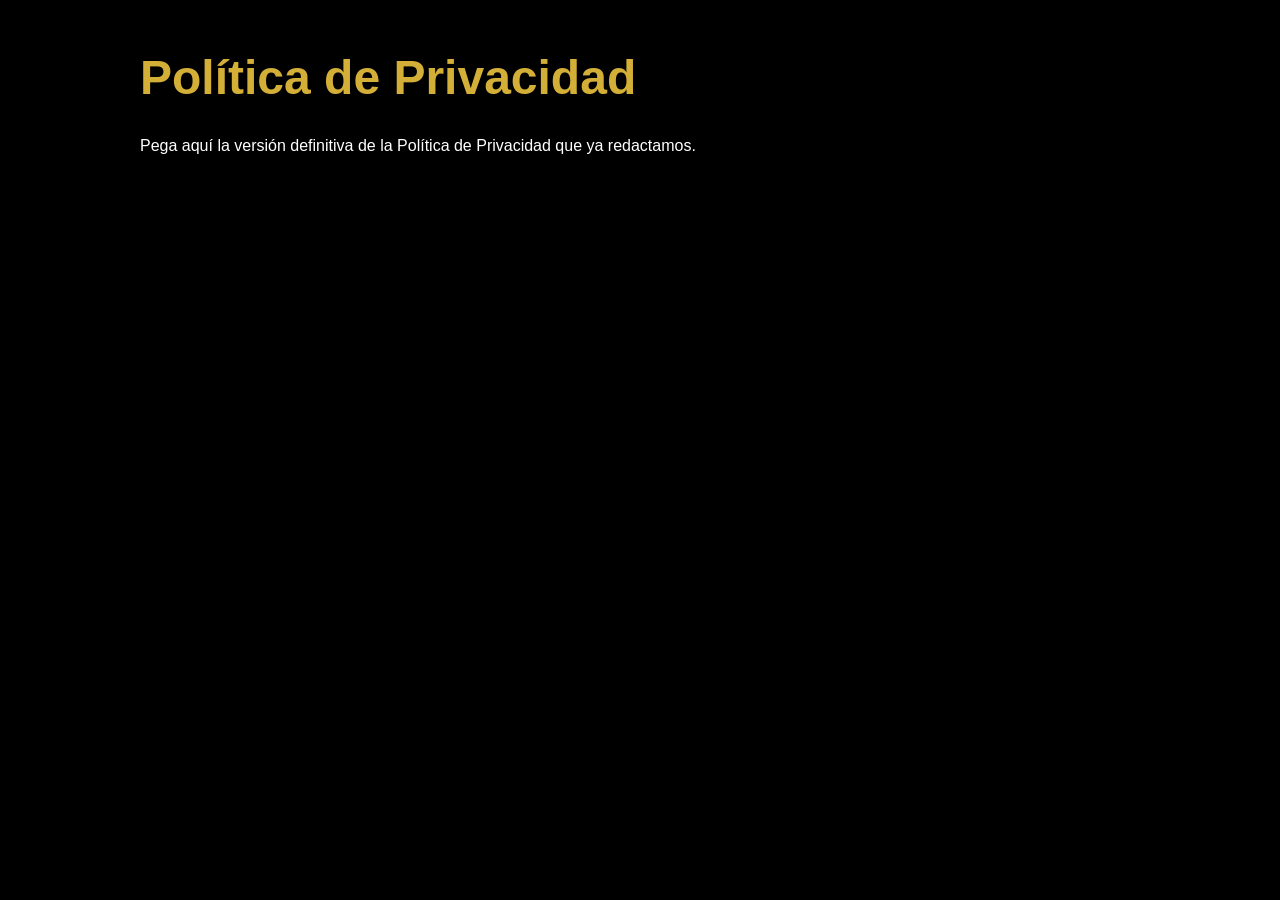
==== privacy.html @ 8d75119d "Add files via upload" ====
<!DOCTYPE html><html lang="es"><head><meta charset="UTF-8"><title>Política de Privacidad - MOIVO</title><link rel="stylesheet" href="styles.css"></head><body><main><h1>Política de Privacidad</h1><p>Pega aquí la versión definitiva de la Política de Privacidad que ya redactamos.</p></main></body></html>
---- styles.css ----
body{
margin:0;
background:#000;
color:#fff;
font-family:Arial,Helvetica,sans-serif;
line-height:1.6;
}

.hero{
padding:80px 20px;
text-align:center;
}

.logo{
width:150px;
max-width:60%;
}

h1{
color:#d4af37;
font-size:3rem;
margin:20px 0 10px;
}

h2{
font-size:2.4rem;
margin-bottom:20px;
}

.subtitle{
color:#cfcfcf;
font-size:1.2rem;
}

.coming{
display:inline-block;
margin:25px 0;
padding:8px 18px;
border:1px solid #d4af37;
border-radius:999px;
color:#d4af37;
}

.buttons a{
display:inline-block;
margin:8px;
padding:14px 24px;
background:#d4af37;
color:#000;
text-decoration:none;
border-radius:8px;
font-weight:bold;
}

main{
max-width:1000px;
margin:auto;
padding:20px;
}

section{
margin:80px 0;
}

h3{
color:#d4af37;
}

.shots{
display:grid;
grid-template-columns:repeat(auto-fit,minmax(180px,1fr));
gap:20px;
}

.shots div{
height:360px;
border:2px solid #555;
border-radius:24px;
display:flex;
align-items:center;
justify-content:center;
color:#888;
}

footer{
padding:40px 20px;
text-align:center;
border-top:1px solid #333;
}

footer a{
color:#d4af37;
text-decoration:none;
margin:0 10px;
}
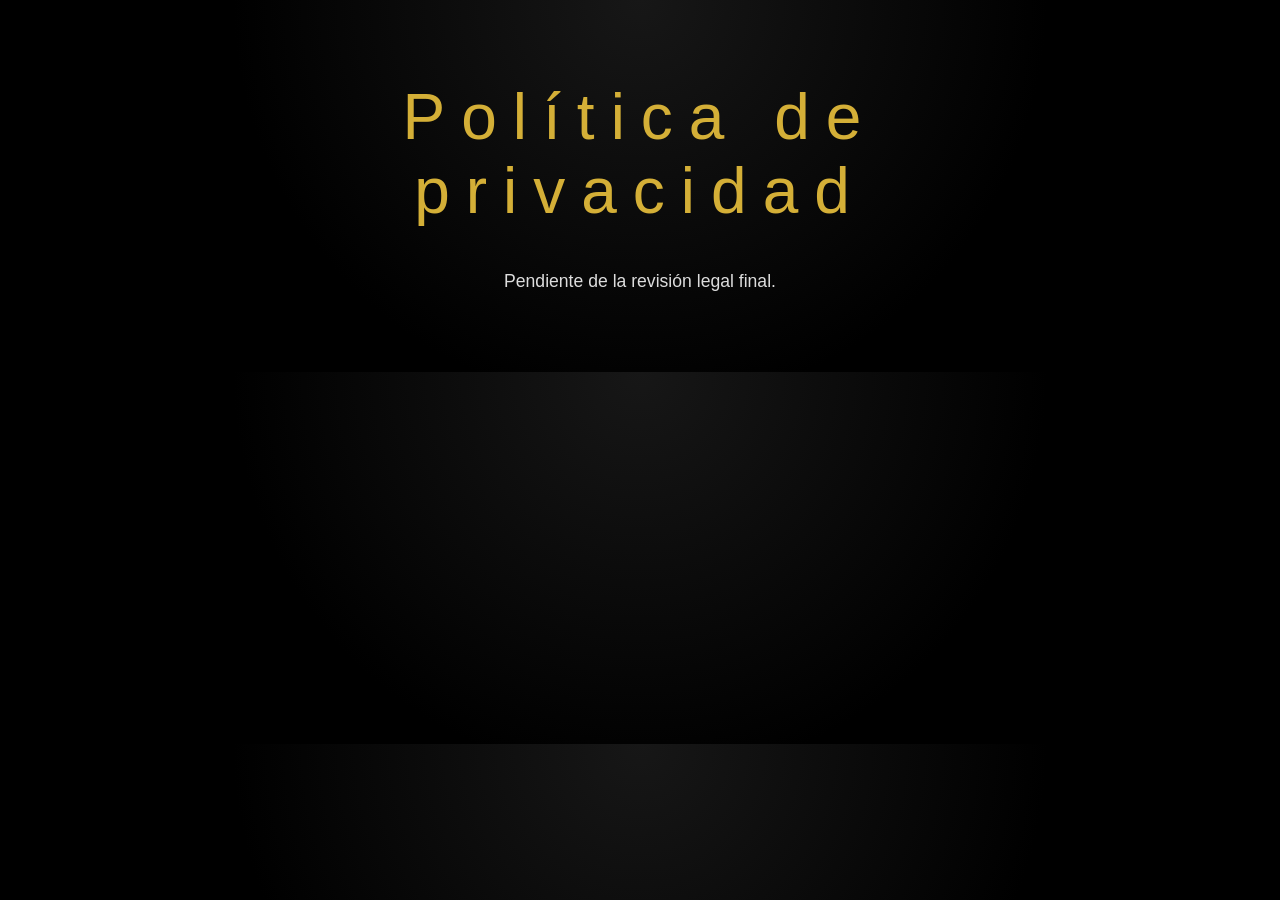
==== commit 1531e6a7: "Add files via upload" ====
--- a/privacy.html
+++ b/privacy.html
@@ -1 +1 @@
-<!DOCTYPE html><html lang="es"><head><meta charset="UTF-8"><title>Política de Privacidad - MOIVO</title><link rel="stylesheet" href="styles.css"></head><body><main><h1>Política de Privacidad</h1><p>Pega aquí la versión definitiva de la Política de Privacidad que ya redactamos.</p></main></body></html>+<!doctype html><html><head><meta charset="utf-8"><link rel="stylesheet" href="styles.css"><title>Privacidad</title></head><body><main class="lead"><h1>Política de privacidad</h1><p>Pendiente de la revisión legal final.</p></main></body></html>
--- a/styles.css
+++ b/styles.css
@@ -1,95 +1 @@
-body{
-margin:0;
-background:#000;
-color:#fff;
-font-family:Arial,Helvetica,sans-serif;
-line-height:1.6;
-}
-
-.hero{
-padding:80px 20px;
-text-align:center;
-}
-
-.logo{
-width:150px;
-max-width:60%;
-}
-
-h1{
-color:#d4af37;
-font-size:3rem;
-margin:20px 0 10px;
-}
-
-h2{
-font-size:2.4rem;
-margin-bottom:20px;
-}
-
-.subtitle{
-color:#cfcfcf;
-font-size:1.2rem;
-}
-
-.coming{
-display:inline-block;
-margin:25px 0;
-padding:8px 18px;
-border:1px solid #d4af37;
-border-radius:999px;
-color:#d4af37;
-}
-
-.buttons a{
-display:inline-block;
-margin:8px;
-padding:14px 24px;
-background:#d4af37;
-color:#000;
-text-decoration:none;
-border-radius:8px;
-font-weight:bold;
-}
-
-main{
-max-width:1000px;
-margin:auto;
-padding:20px;
-}
-
-section{
-margin:80px 0;
-}
-
-h3{
-color:#d4af37;
-}
-
-.shots{
-display:grid;
-grid-template-columns:repeat(auto-fit,minmax(180px,1fr));
-gap:20px;
-}
-
-.shots div{
-height:360px;
-border:2px solid #555;
-border-radius:24px;
-display:flex;
-align-items:center;
-justify-content:center;
-color:#888;
-}
-
-footer{
-padding:40px 20px;
-text-align:center;
-border-top:1px solid #333;
-}
-
-footer a{
-color:#d4af37;
-text-decoration:none;
-margin:0 10px;
-}
+body{margin:0;font-family:Inter,sans-serif;background:radial-gradient(circle at top,#171717,#000 55%);color:#fff}a{text-decoration:none} .hero{text-align:center;padding:70px 20px}.logo{max-width:180px;width:40%}h1{font-family:Raleway,sans-serif;font-weight:200;letter-spacing:.25em;color:#d4af37;font-size:4rem}h2{font:300 clamp(2.2rem,6vw,4.8rem) Inter,sans-serif;line-height:1.05;margin:20px auto;max-width:900px}.sub{color:#bbb;font-size:1.2rem}.pill{display:inline-block;border:1px solid #d4af37;color:#d4af37;padding:10px 18px;border-radius:999px;margin:25px}.buttons a{display:inline-block;background:#d4af37;color:#000;padding:14px 24px;border-radius:10px;margin:8px;font-weight:600}.lead{max-width:850px;margin:80px auto;text-align:center;padding:0 20px;color:#ddd;font-size:1.1rem}.cards{display:grid;grid-template-columns:repeat(auto-fit,minmax(180px,1fr));gap:20px;max-width:1000px;margin:auto;padding:20px}.cards div,.phone{background:#111;border:1px solid #2d2d2d;border-radius:18px;padding:25px;text-align:center}.phones{display:grid;grid-template-columns:repeat(auto-fit,minmax(180px,1fr));gap:24px;max-width:1000px;margin:70px auto;padding:20px}.phone{height:360px;display:flex;align-items:center;justify-content:center;color:#888;border-radius:28px}.contact{text-align:center;padding:60px 20px}footer{text-align:center;padding:40px;border-top:1px solid #222;color:#999}footer a{color:#d4af37;margin:0 8px}
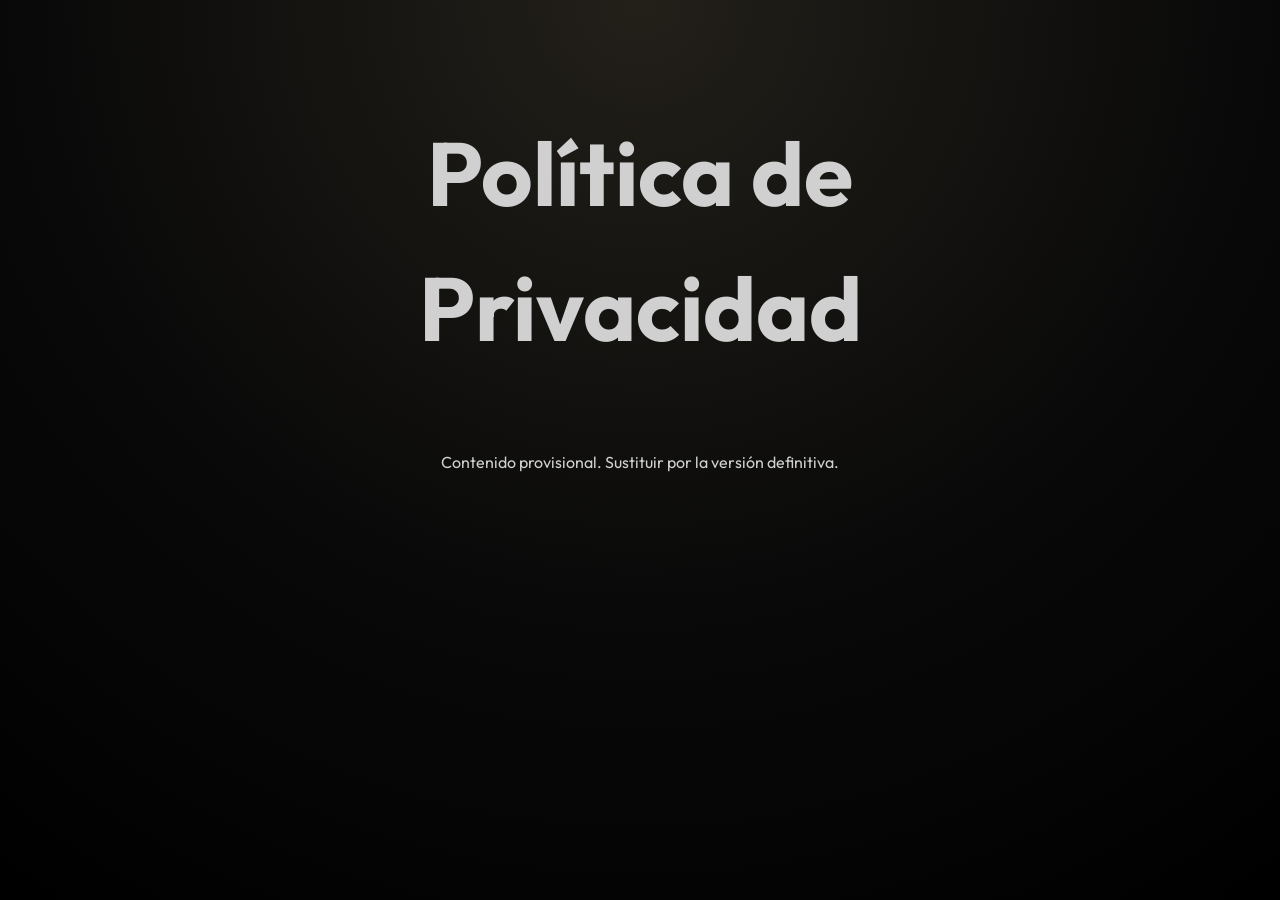
==== commit 03249f6a: "Add files via upload" ====
--- a/privacy.html
+++ b/privacy.html
@@ -1 +1 @@
-<!doctype html><html><head><meta charset="utf-8"><link rel="stylesheet" href="styles.css"><title>Privacidad</title></head><body><main class="lead"><h1>Política de privacidad</h1><p>Pendiente de la revisión legal final.</p></main></body></html>+<html><head><link rel='stylesheet' href='styles.css'><title>Privacidad</title></head><body><section class='intro'><h1>Política de Privacidad</h1><p>Contenido provisional. Sustituir por la versión definitiva.</p></section></body></html>
--- a/styles.css
+++ b/styles.css
@@ -1 +1,17 @@
-body{margin:0;font-family:Inter,sans-serif;background:radial-gradient(circle at top,#171717,#000 55%);color:#fff}a{text-decoration:none} .hero{text-align:center;padding:70px 20px}.logo{max-width:180px;width:40%}h1{font-family:Raleway,sans-serif;font-weight:200;letter-spacing:.25em;color:#d4af37;font-size:4rem}h2{font:300 clamp(2.2rem,6vw,4.8rem) Inter,sans-serif;line-height:1.05;margin:20px auto;max-width:900px}.sub{color:#bbb;font-size:1.2rem}.pill{display:inline-block;border:1px solid #d4af37;color:#d4af37;padding:10px 18px;border-radius:999px;margin:25px}.buttons a{display:inline-block;background:#d4af37;color:#000;padding:14px 24px;border-radius:10px;margin:8px;font-weight:600}.lead{max-width:850px;margin:80px auto;text-align:center;padding:0 20px;color:#ddd;font-size:1.1rem}.cards{display:grid;grid-template-columns:repeat(auto-fit,minmax(180px,1fr));gap:20px;max-width:1000px;margin:auto;padding:20px}.cards div,.phone{background:#111;border:1px solid #2d2d2d;border-radius:18px;padding:25px;text-align:center}.phones{display:grid;grid-template-columns:repeat(auto-fit,minmax(180px,1fr));gap:24px;max-width:1000px;margin:70px auto;padding:20px}.phone{height:360px;display:flex;align-items:center;justify-content:center;color:#888;border-radius:28px}.contact{text-align:center;padding:60px 20px}footer{text-align:center;padding:40px;border-top:1px solid #222;color:#999}footer a{color:#d4af37;margin:0 8px}+@import url('https://fonts.googleapis.com/css2?family=Outfit:wght@300;400;500;700&family=Jura:wght@300;400&display=swap');
+*{box-sizing:border-box}body{margin:0;font-family:Outfit,sans-serif;color:#fff;background:radial-gradient(circle at top,#23201a,#090909 55%,#000);line-height:1.5}
+.hero{min-height:100vh;display:flex;flex-direction:column;justify-content:center;align-items:center;text-align:center;padding:2rem}
+.logo{font-family:Jura,sans-serif;font-size:3rem;letter-spacing:.4rem;font-weight:300}
+h1{font-size:clamp(2.5rem,7vw,5.8rem);font-weight:700;max-width:900px}
+.sub{color:#bcbcbc}
+.buttons{display:flex;gap:1rem;flex-wrap:wrap}
+.btn{padding:1rem 1.6rem;border:1px solid #b48a3a;border-radius:999px;color:#fff;text-decoration:none;transition:.25s}
+.btn:hover{background:#b48a3a;color:#000}
+.secondary{border-color:#666}.cards{display:grid;grid-template-columns:repeat(auto-fit,minmax(220px,1fr));gap:1rem;padding:5rem 8%}
+.card,.phone{background:rgba(255,255,255,.04);border:1px solid rgba(255,255,255,.08);border-radius:20px;padding:2rem;text-align:center;transition:.25s}
+.card:hover,.phone:hover{transform:translateY(-4px)}
+.intro,.contact{max-width:800px;margin:auto;padding:2rem 8%;text-align:center;color:#d0d0d0}
+.phones{display:grid;grid-template-columns:repeat(auto-fit,minmax(180px,1fr));gap:2rem;padding:2rem 8%}.phone{height:380px;display:flex;align-items:center;justify-content:center}
+footer{padding:2rem;text-align:center;border-top:1px solid #222;display:flex;gap:1.5rem;justify-content:center;flex-wrap:wrap}
+footer a{color:#aaa;text-decoration:none}
+@media(max-width:700px){.hero{padding:1.5rem}}
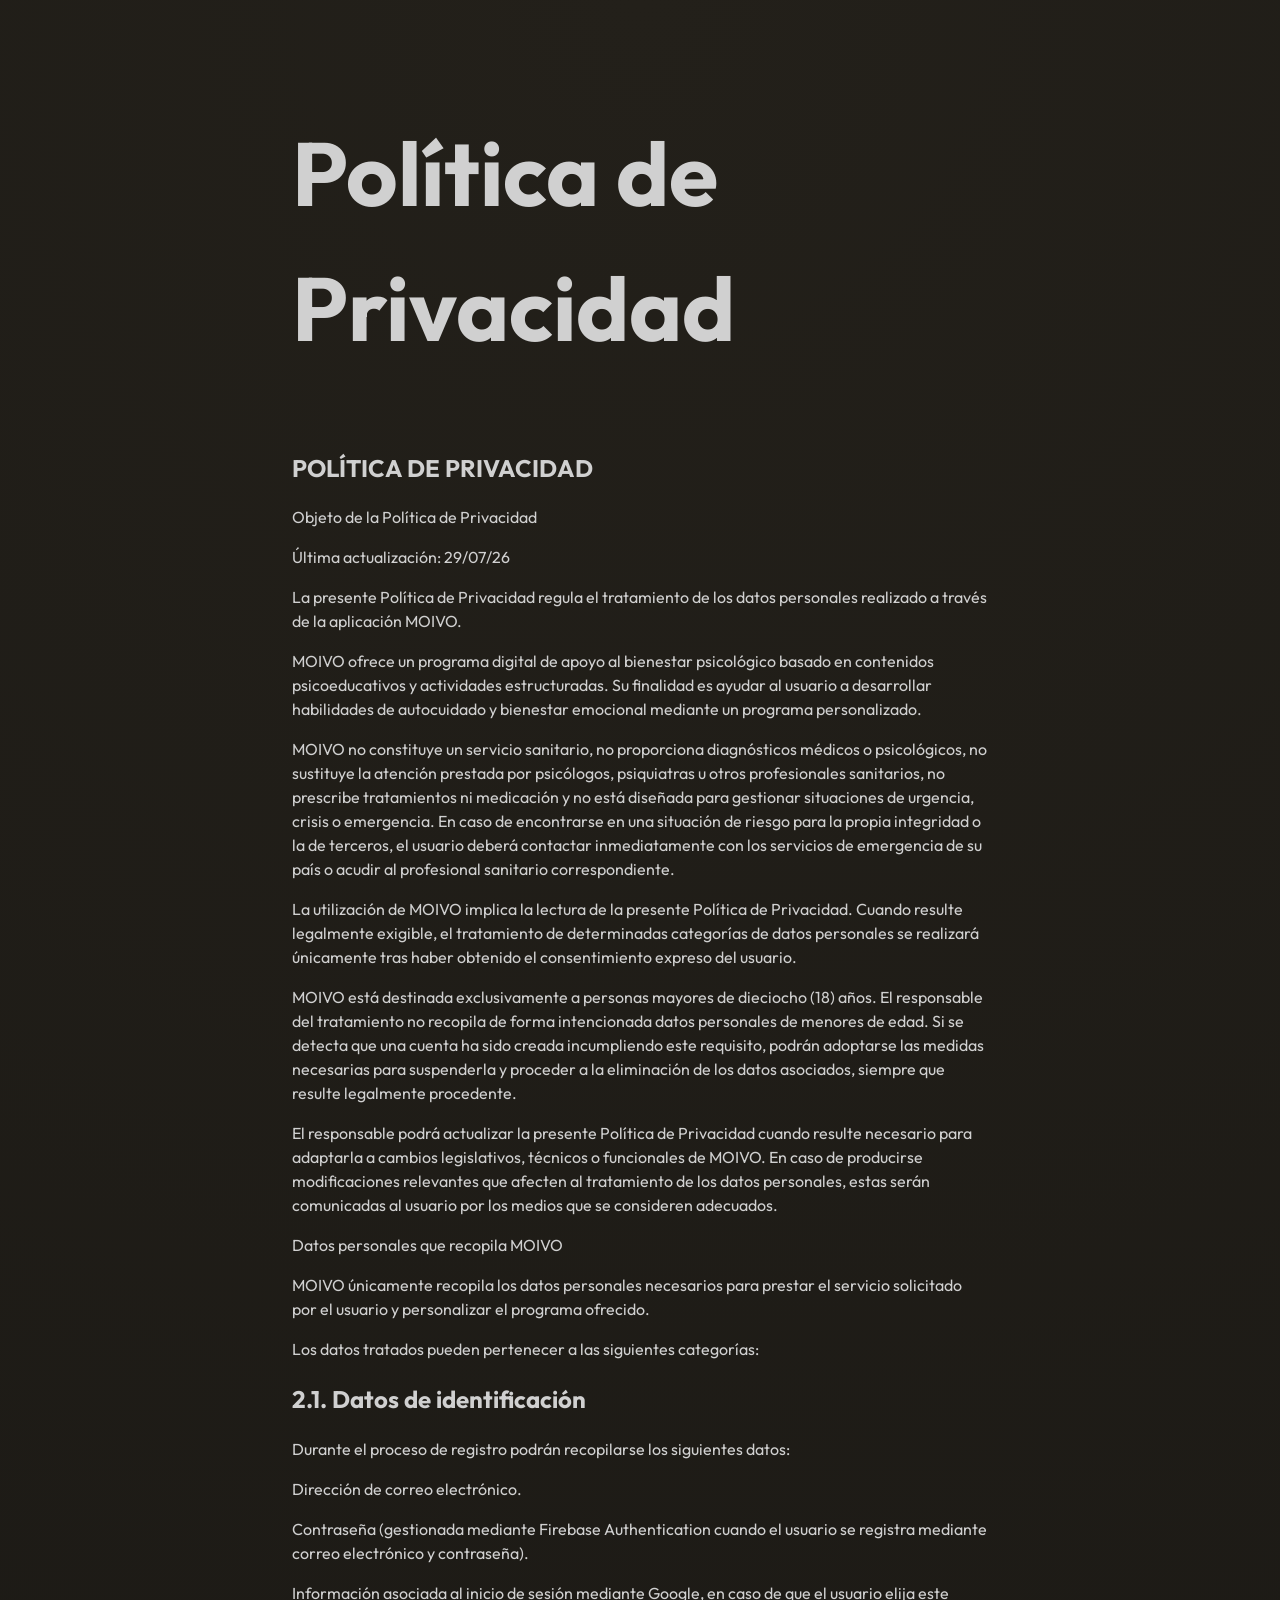
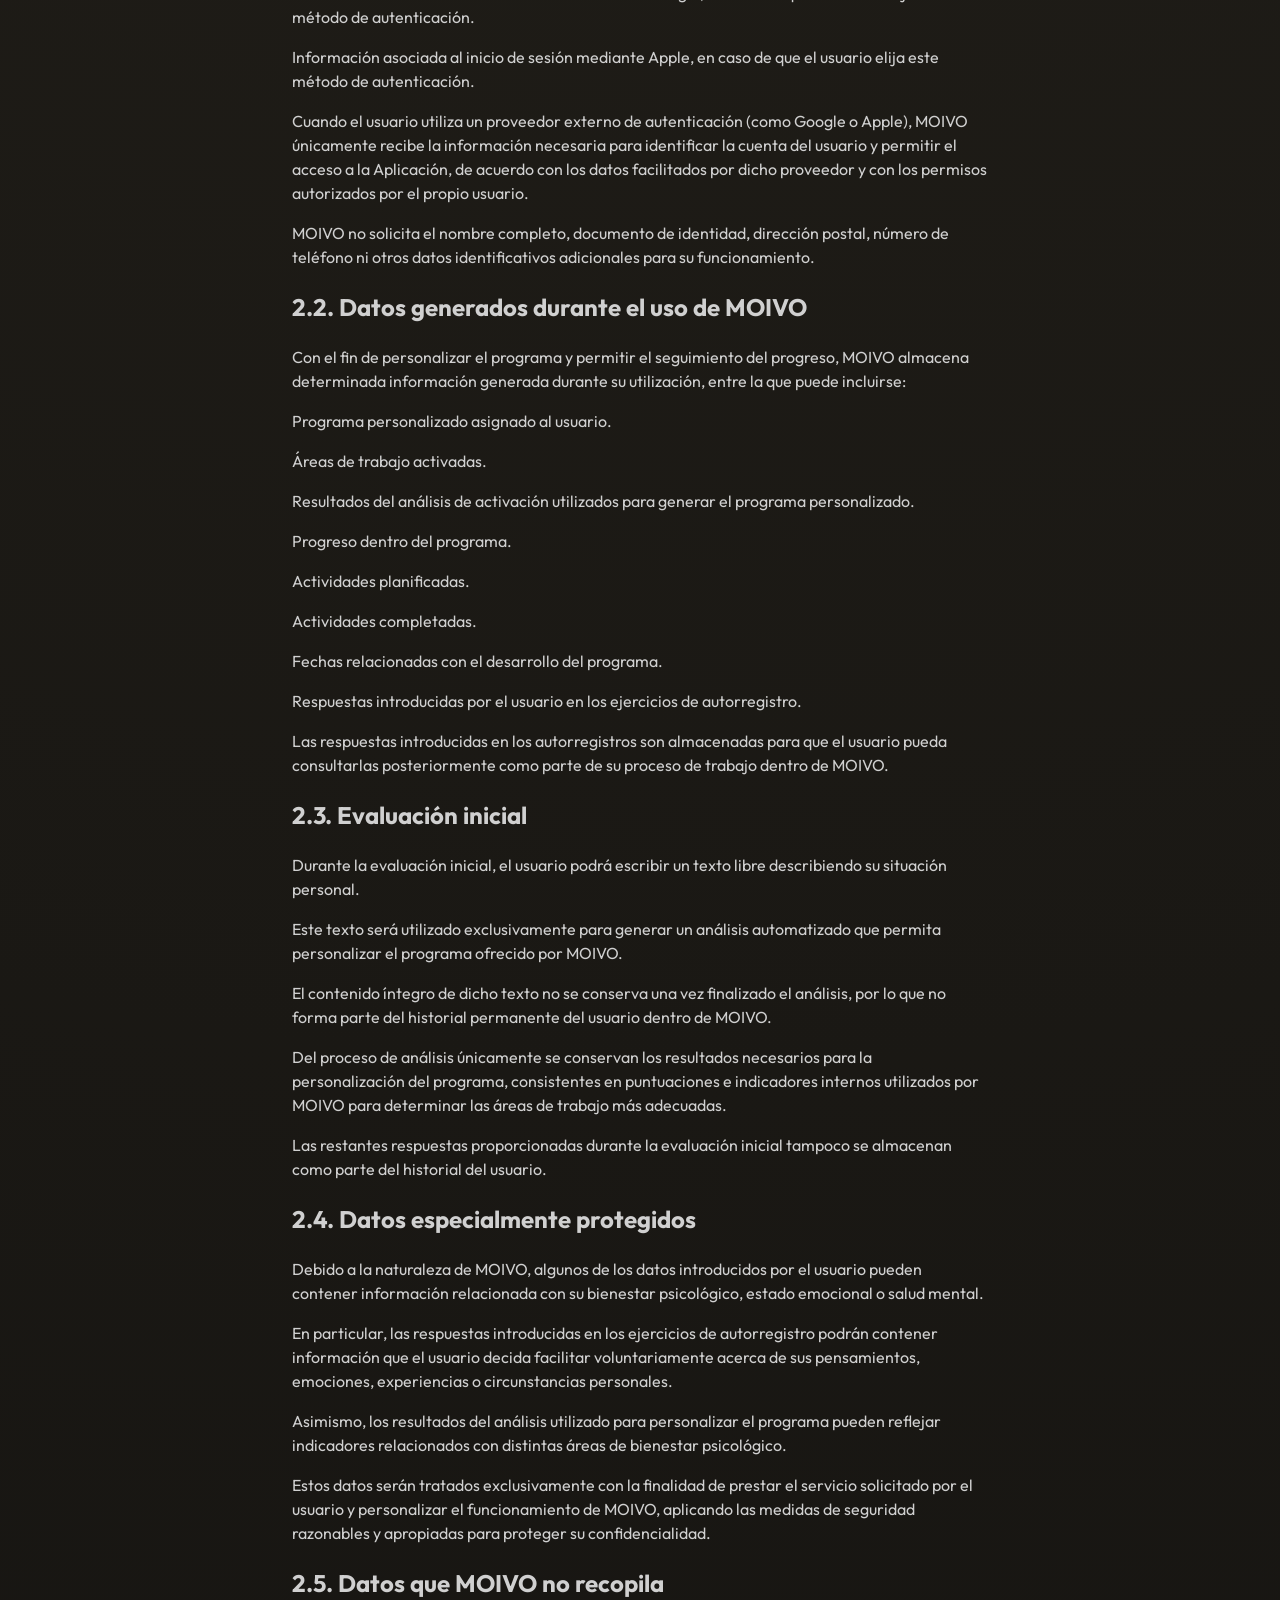
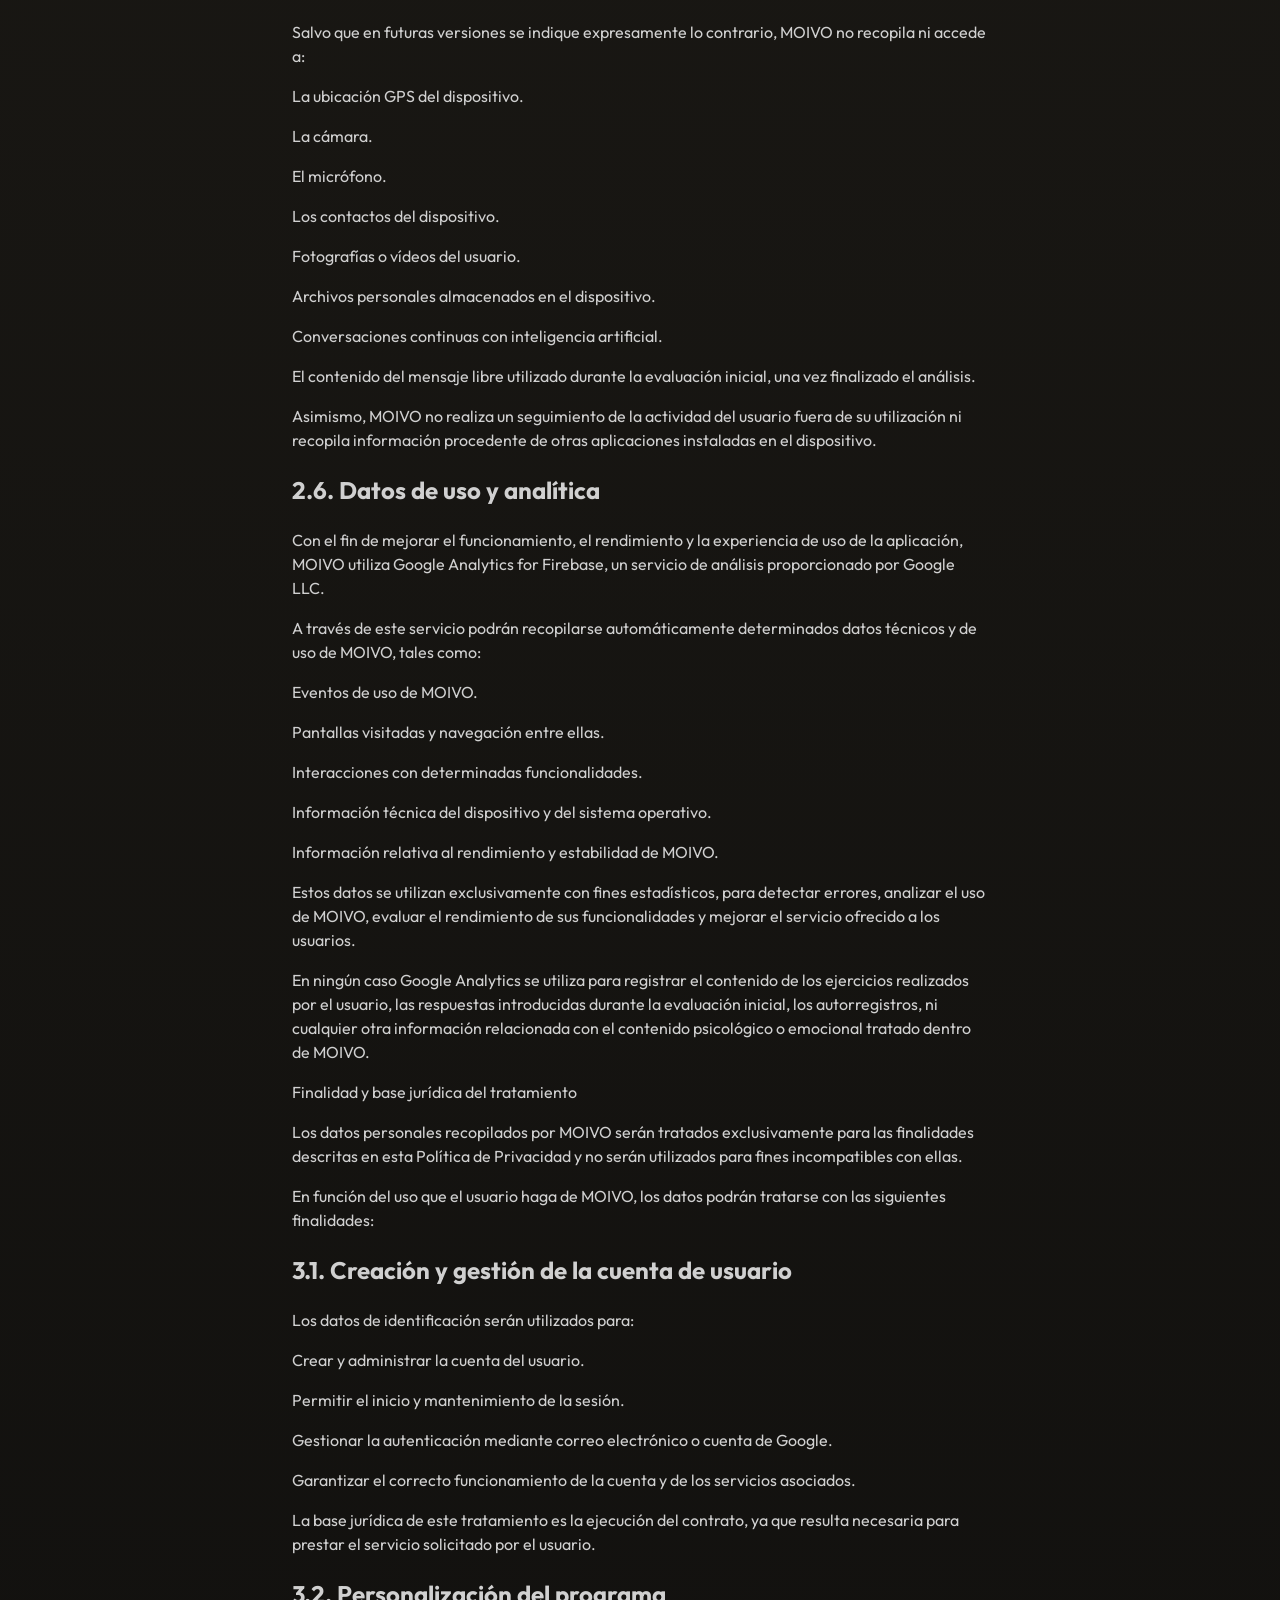
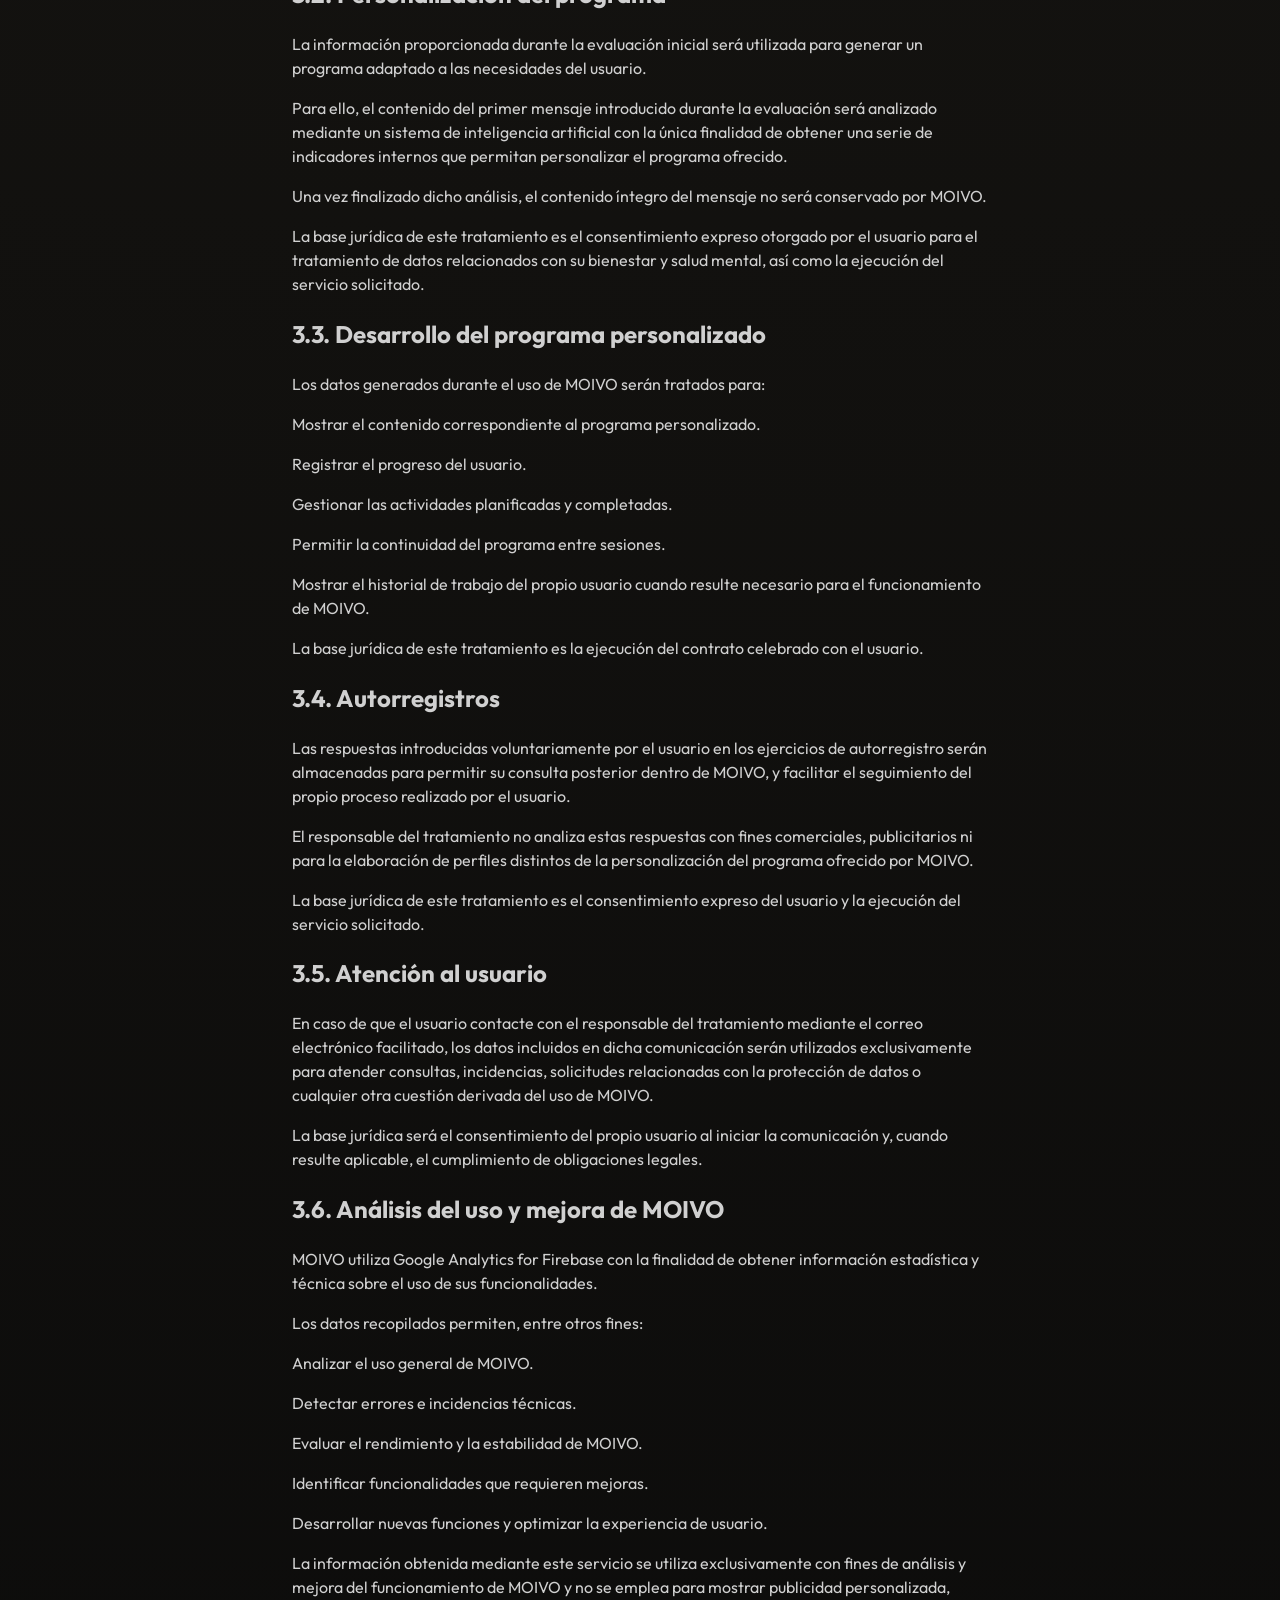
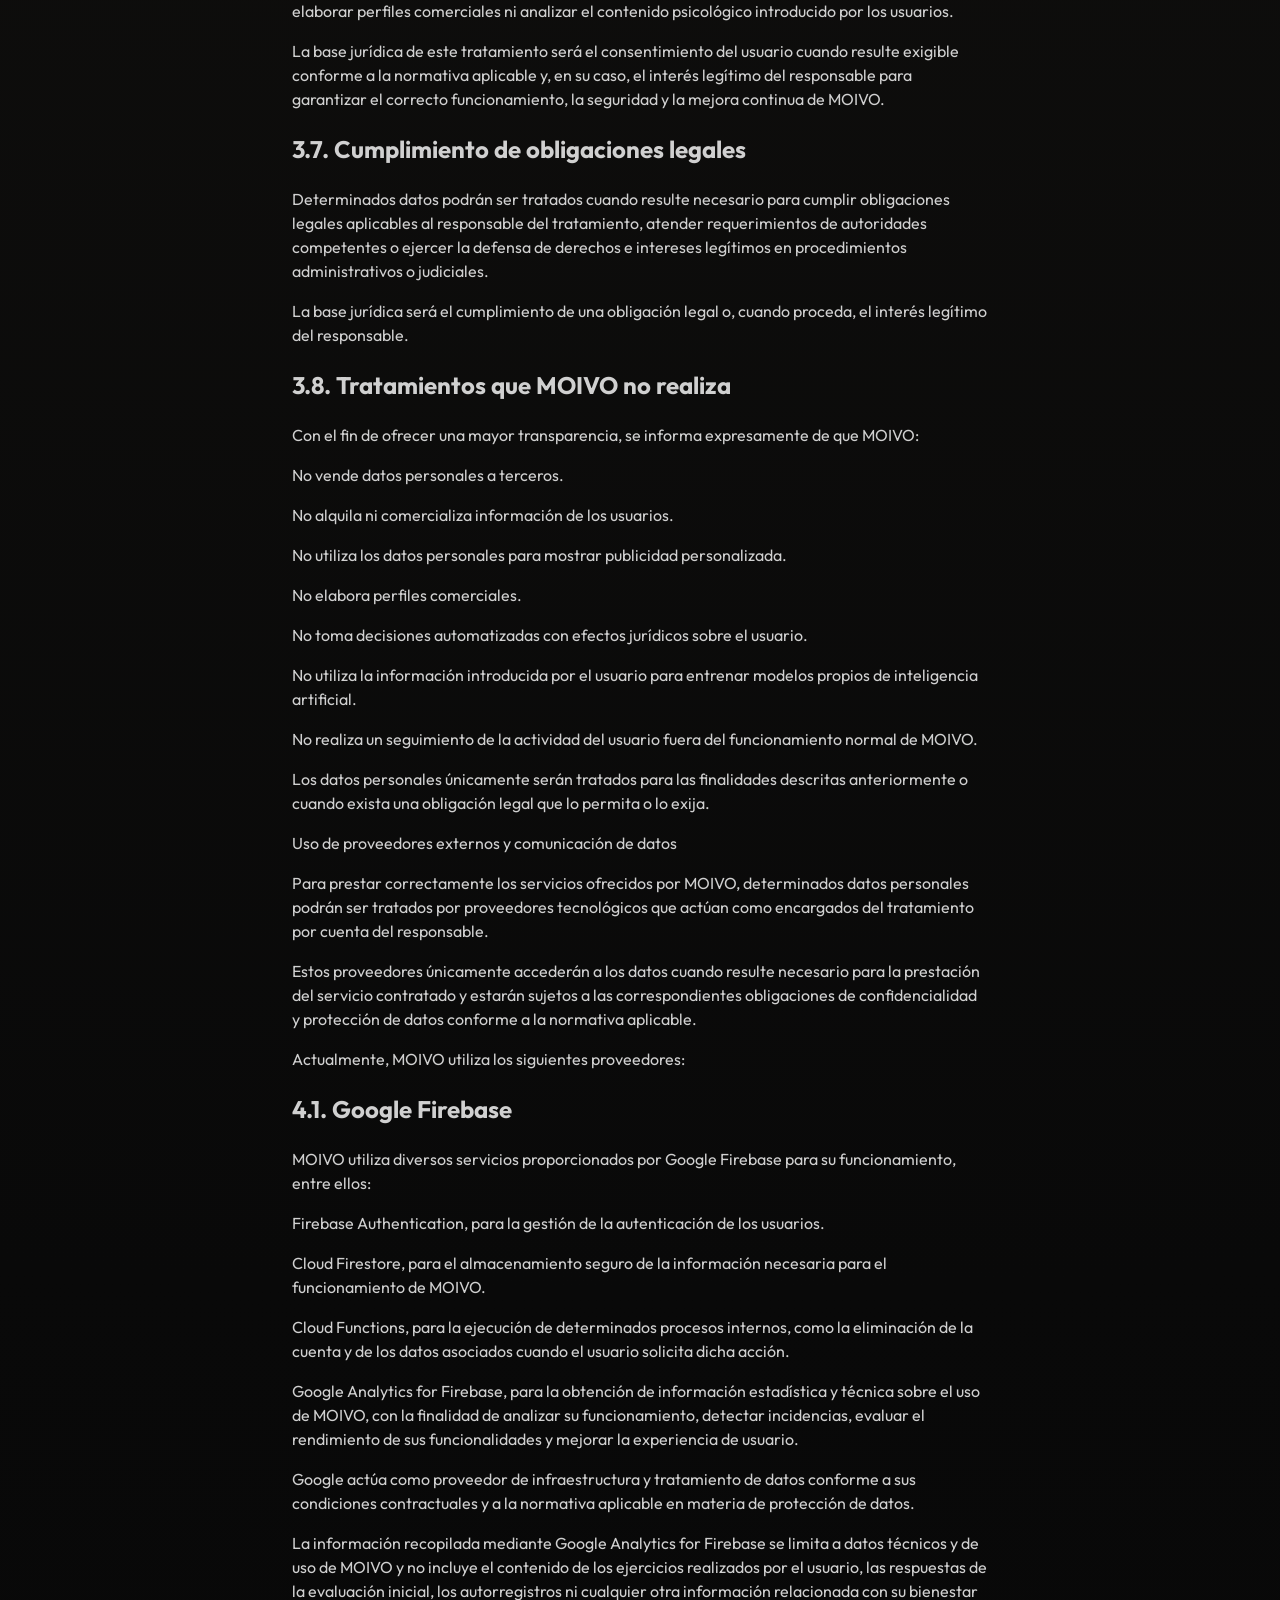
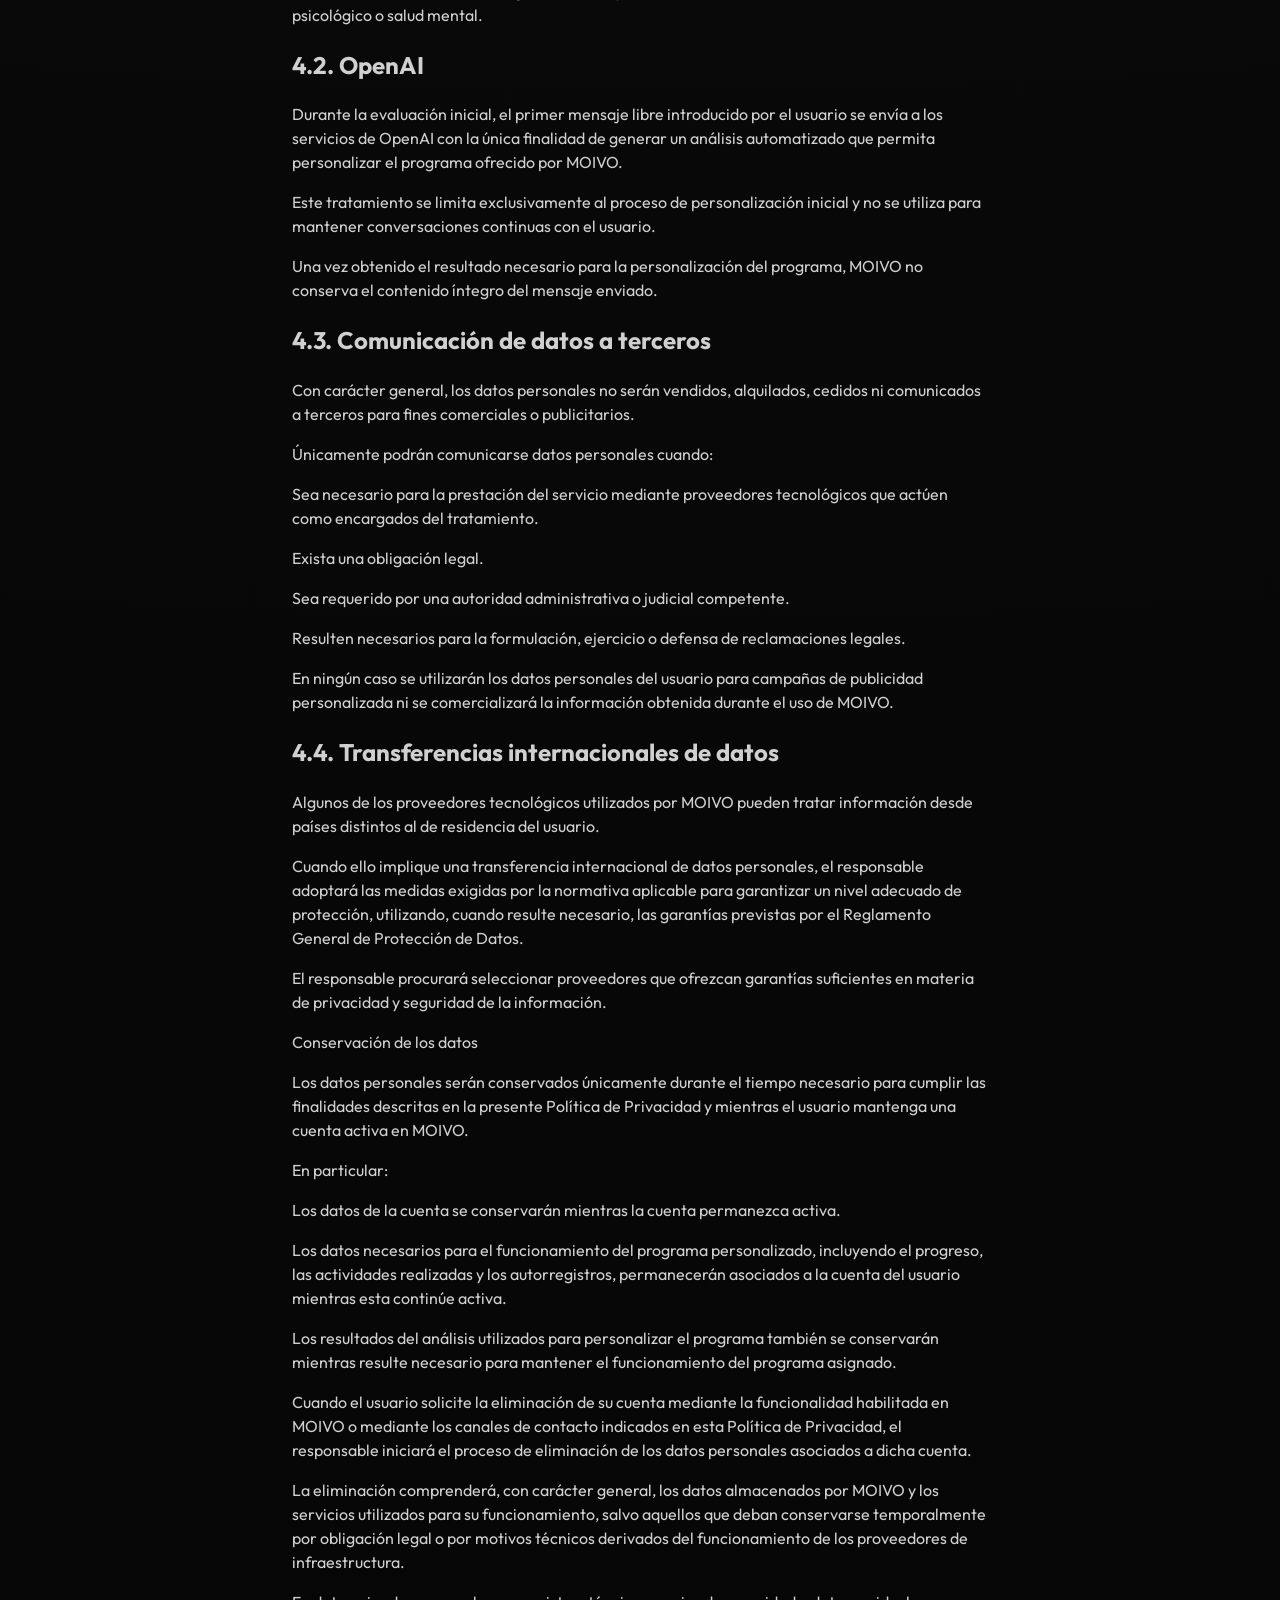
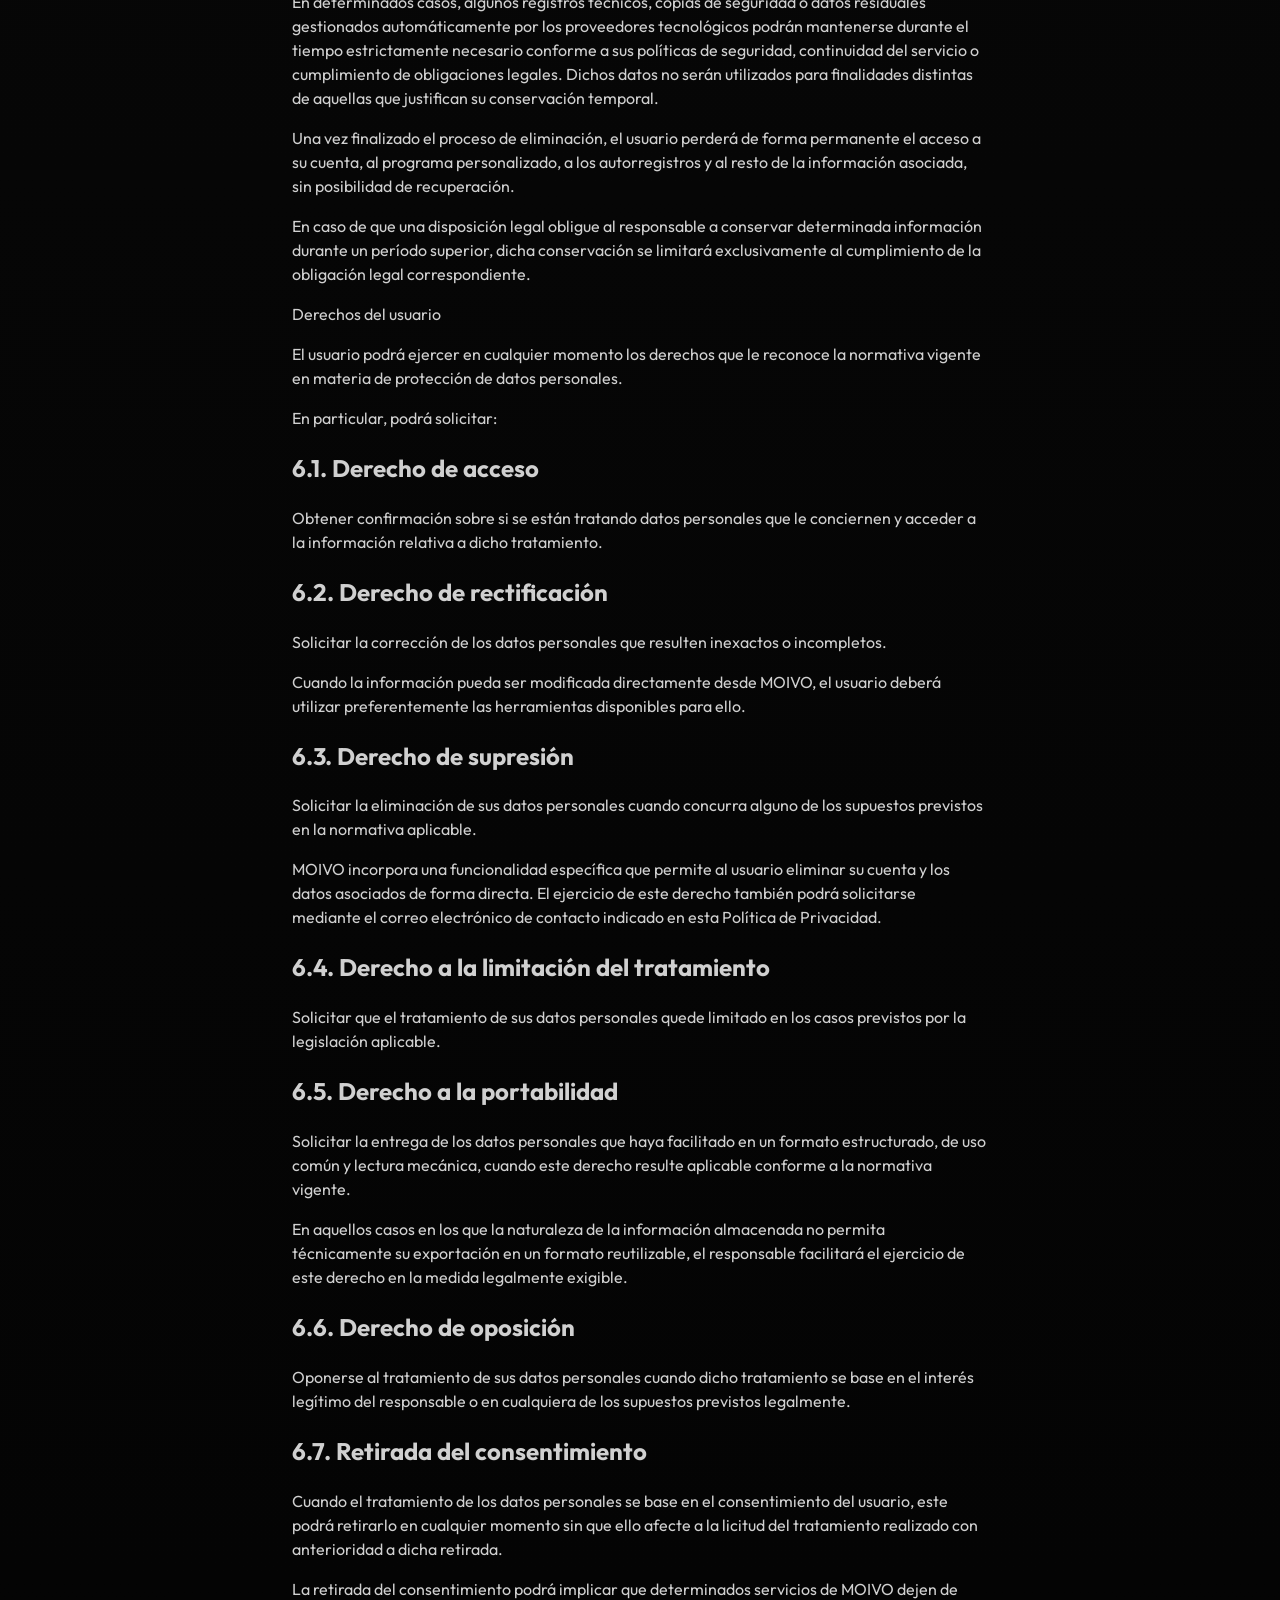
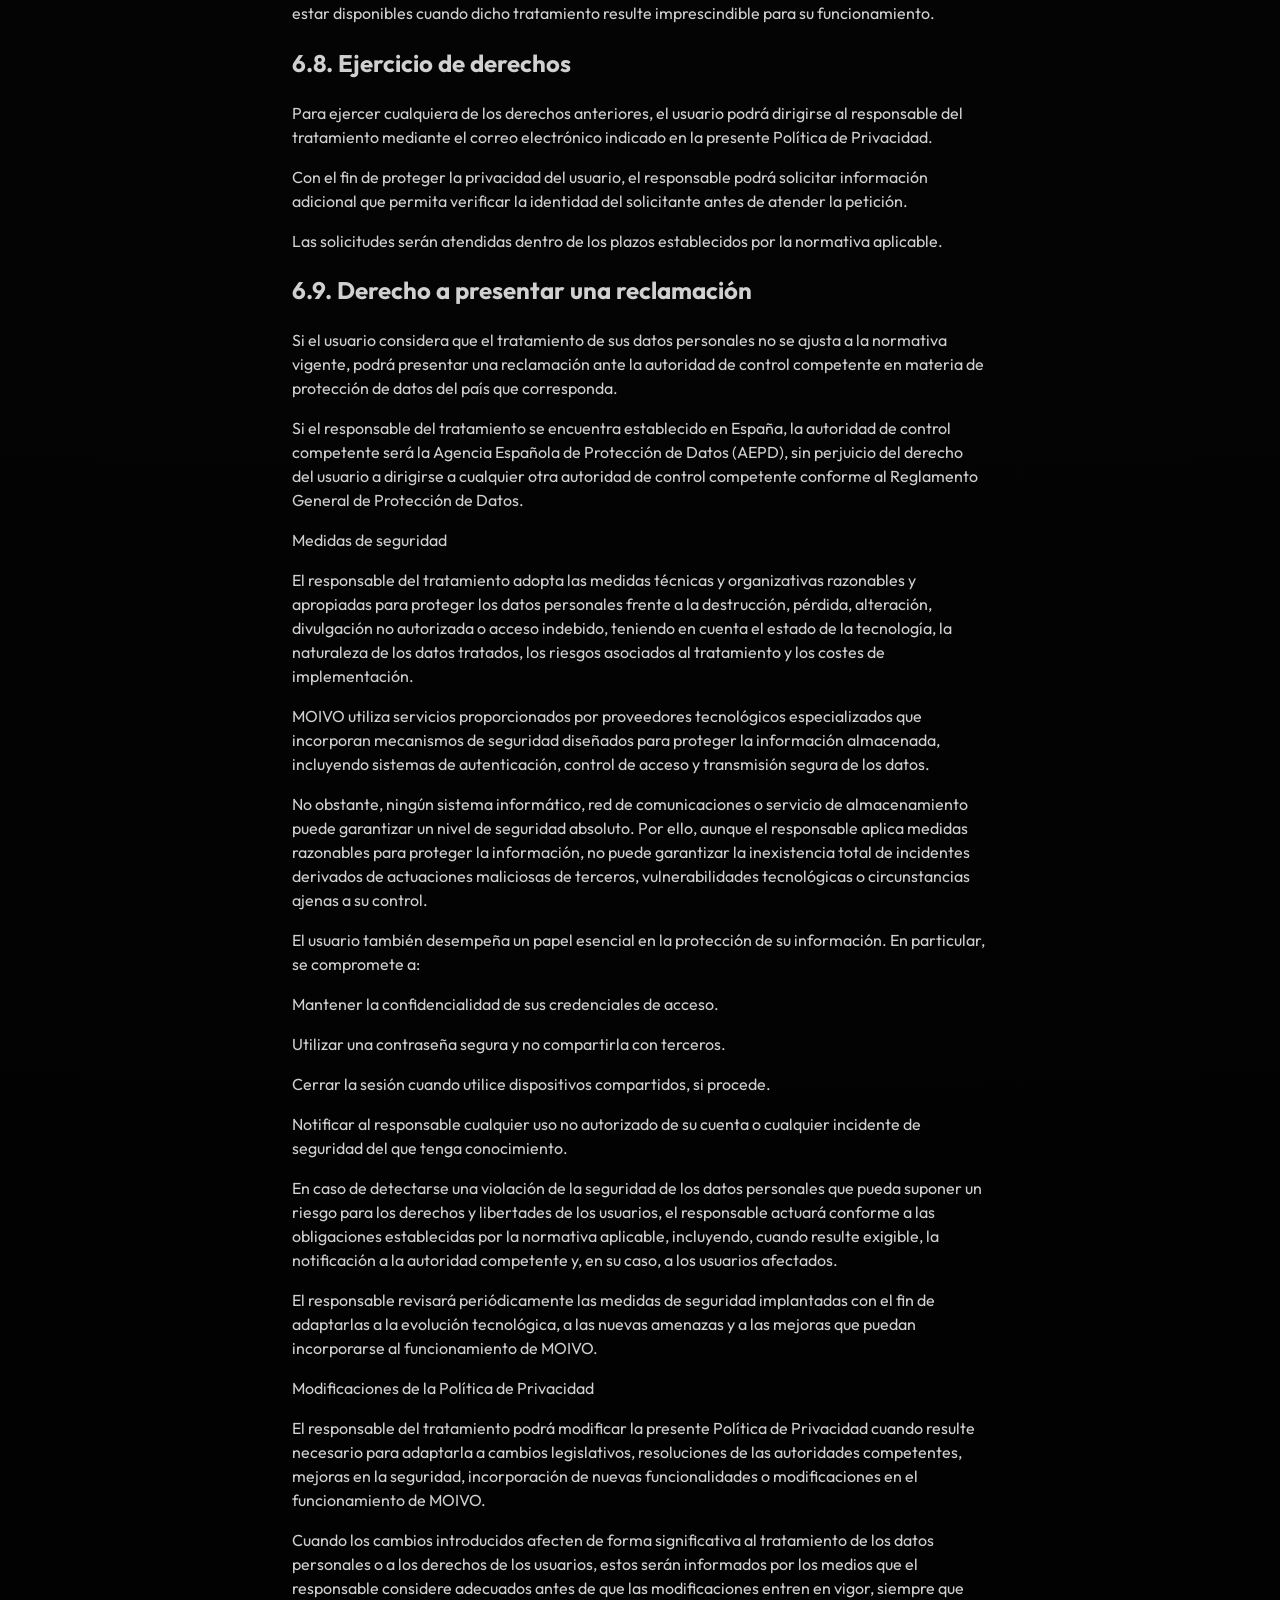
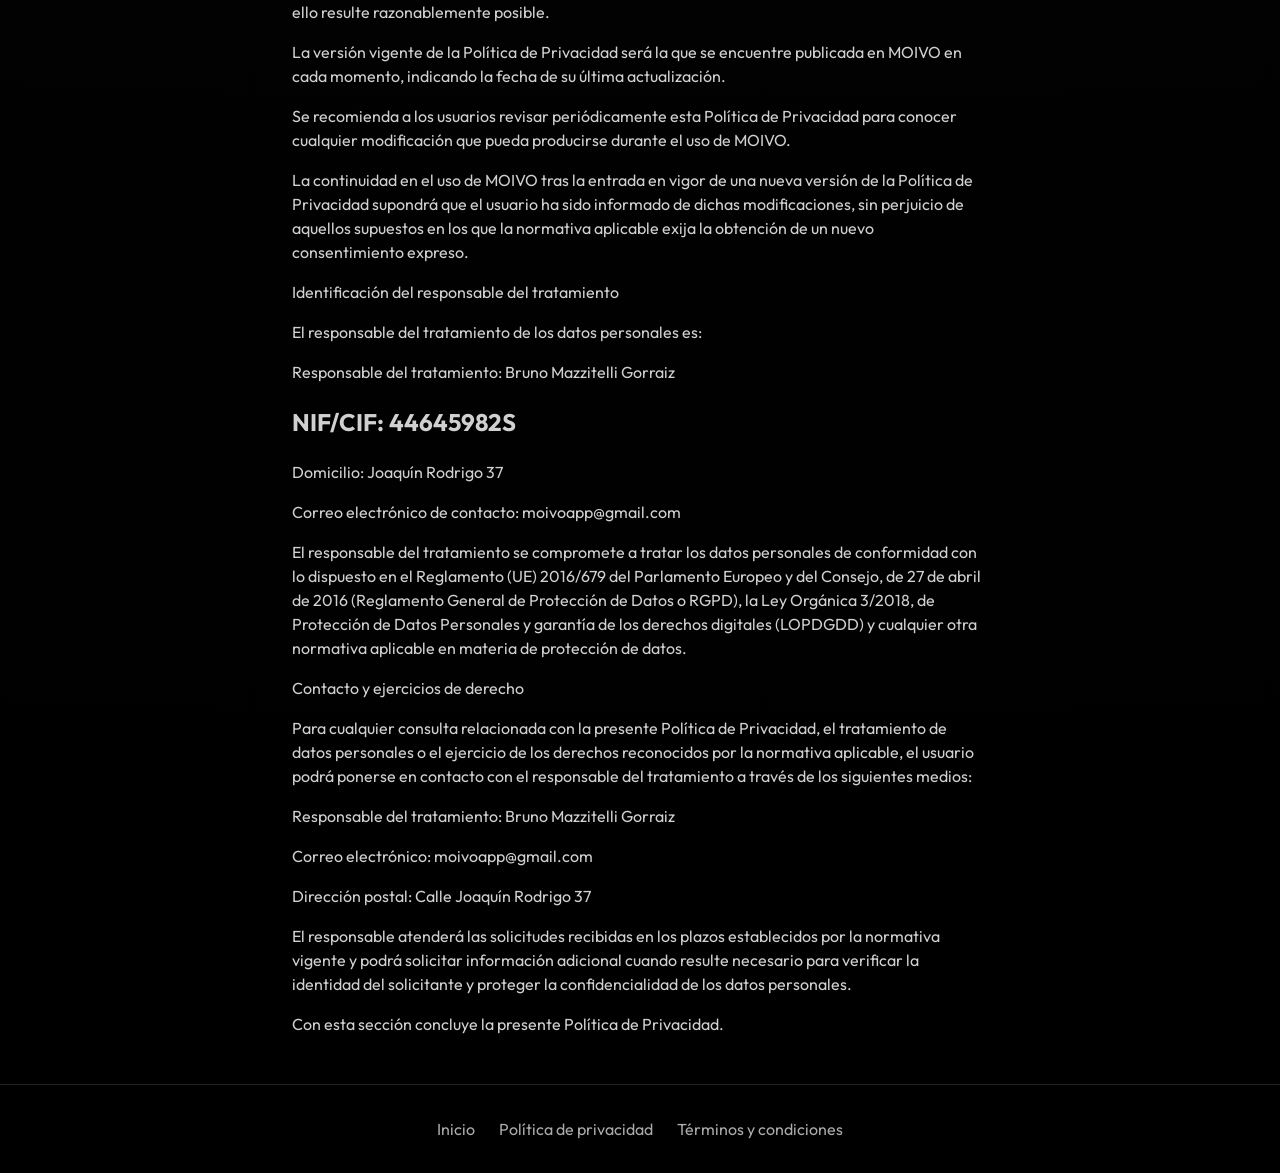
==== commit f7afae67: "Add files via upload" ====
--- a/privacy.html
+++ b/privacy.html
@@ -1 +1,216 @@
-<html><head><link rel='stylesheet' href='styles.css'><title>Privacidad</title></head><body><section class='intro'><h1>Política de Privacidad</h1><p>Contenido provisional. Sustituir por la versión definitiva.</p></section></body></html>+<!DOCTYPE html><html lang="es"><head><meta charset="utf-8"><meta name="viewport" content="width=device-width,initial-scale=1"><title>Política de Privacidad</title><link rel="stylesheet" href="styles.css"></head><body><section class="intro" style="text-align:left;max-width:900px"><h1>Política de Privacidad</h1>
+<h2>POLÍTICA DE PRIVACIDAD</h2>
+<p>Objeto de la Política de Privacidad</p>
+<p>Última actualización: 29/07/26</p>
+<p>La presente Política de Privacidad regula el tratamiento de los datos personales realizado a través de la aplicación MOIVO.</p>
+<p>MOIVO  ofrece un programa digital de apoyo al bienestar psicológico basado en contenidos psicoeducativos y actividades estructuradas. Su finalidad es ayudar al usuario a desarrollar habilidades de autocuidado y bienestar emocional mediante un programa personalizado.</p>
+<p>MOIVO no constituye un servicio sanitario, no proporciona diagnósticos médicos o psicológicos, no sustituye la atención prestada por psicólogos, psiquiatras u otros profesionales sanitarios, no prescribe tratamientos ni medicación y no está diseñada para gestionar situaciones de urgencia, crisis o emergencia. En caso de encontrarse en una situación de riesgo para la propia integridad o la de terceros, el usuario deberá contactar inmediatamente con los servicios de emergencia de su país o acudir al profesional sanitario correspondiente.</p>
+<p>La utilización de MOIVO implica la lectura de la presente Política de Privacidad. Cuando resulte legalmente exigible, el tratamiento de determinadas categorías de datos personales se realizará únicamente tras haber obtenido el consentimiento expreso del usuario.</p>
+<p>MOIVO está destinada exclusivamente a personas mayores de dieciocho (18) años. El responsable del tratamiento no recopila de forma intencionada datos personales de menores de edad. Si se detecta que una cuenta ha sido creada incumpliendo este requisito, podrán adoptarse las medidas necesarias para suspenderla y proceder a la eliminación de los datos asociados, siempre que resulte legalmente procedente.</p>
+<p>El responsable podrá actualizar la presente Política de Privacidad cuando resulte necesario para adaptarla a cambios legislativos, técnicos o funcionales de MOIVO. En caso de producirse modificaciones relevantes que afecten al tratamiento de los datos personales, estas serán comunicadas al usuario por los medios que se consideren adecuados.</p>
+<p>Datos personales que recopila MOIVO</p>
+<p>MOIVO únicamente recopila los datos personales necesarios para prestar el servicio solicitado por el usuario y personalizar el programa ofrecido.</p>
+<p>Los datos tratados pueden pertenecer a las siguientes categorías:</p>
+<h2>2.1. Datos de identificación</h2>
+<p>Durante el proceso de registro podrán recopilarse los siguientes datos:</p>
+<p>Dirección de correo electrónico.</p>
+<p>Contraseña (gestionada mediante Firebase Authentication cuando el usuario se registra mediante correo electrónico y contraseña).</p>
+<p>Información asociada al inicio de sesión mediante Google, en caso de que el usuario elija este método de autenticación.</p>
+<p>Información asociada al inicio de sesión mediante Apple, en caso de que el usuario elija este método de autenticación.</p>
+<p>Cuando el usuario utiliza un proveedor externo de autenticación (como Google o Apple), MOIVO únicamente recibe la información necesaria para identificar la cuenta del usuario y permitir el acceso a la Aplicación, de acuerdo con los datos facilitados por dicho proveedor y con los permisos autorizados por el propio usuario.</p>
+<p>MOIVO no solicita el nombre completo, documento de identidad, dirección postal, número de teléfono ni otros datos identificativos adicionales para su funcionamiento.</p>
+<h2>2.2. Datos generados durante el uso de MOIVO</h2>
+<p>Con el fin de personalizar el programa y permitir el seguimiento del progreso, MOIVO almacena determinada información generada durante su utilización, entre la que puede incluirse:</p>
+<p>Programa personalizado asignado al usuario.</p>
+<p>Áreas de trabajo activadas.</p>
+<p>Resultados del análisis de activación utilizados para generar el programa personalizado.</p>
+<p>Progreso dentro del programa.</p>
+<p>Actividades planificadas.</p>
+<p>Actividades completadas.</p>
+<p>Fechas relacionadas con el desarrollo del programa.</p>
+<p>Respuestas introducidas por el usuario en los ejercicios de autorregistro.</p>
+<p>Las respuestas introducidas en los autorregistros son almacenadas para que el usuario pueda consultarlas posteriormente como parte de su proceso de trabajo dentro de MOIVO.</p>
+<h2>2.3. Evaluación inicial</h2>
+<p>Durante la evaluación inicial, el usuario podrá escribir un texto libre describiendo su situación personal.</p>
+<p>Este texto será utilizado exclusivamente para generar un análisis automatizado que permita personalizar el programa ofrecido por MOIVO.</p>
+<p>El contenido íntegro de dicho texto no se conserva una vez finalizado el análisis, por lo que no forma parte del historial permanente del usuario dentro de MOIVO.</p>
+<p>Del proceso de análisis únicamente se conservan los resultados necesarios para la personalización del programa, consistentes en puntuaciones e indicadores internos utilizados por MOIVO para determinar las áreas de trabajo más adecuadas.</p>
+<p>Las restantes respuestas proporcionadas durante la evaluación inicial tampoco se almacenan como parte del historial del usuario.</p>
+<h2>2.4. Datos especialmente protegidos</h2>
+<p>Debido a la naturaleza de MOIVO, algunos de los datos introducidos por el usuario pueden contener información relacionada con su bienestar psicológico, estado emocional o salud mental.</p>
+<p>En particular, las respuestas introducidas en los ejercicios de autorregistro podrán contener información que el usuario decida facilitar voluntariamente acerca de sus pensamientos, emociones, experiencias o circunstancias personales.</p>
+<p>Asimismo, los resultados del análisis utilizado para personalizar el programa pueden reflejar indicadores relacionados con distintas áreas de bienestar psicológico.</p>
+<p>Estos datos serán tratados exclusivamente con la finalidad de prestar el servicio solicitado por el usuario y personalizar el funcionamiento de MOIVO, aplicando las medidas de seguridad razonables y apropiadas para proteger su confidencialidad.</p>
+<h2>2.5. Datos que MOIVO no recopila</h2>
+<p>Salvo que en futuras versiones se indique expresamente lo contrario, MOIVO no recopila ni accede a:</p>
+<p>La ubicación GPS del dispositivo.</p>
+<p>La cámara.</p>
+<p>El micrófono.</p>
+<p>Los contactos del dispositivo.</p>
+<p>Fotografías o vídeos del usuario.</p>
+<p>Archivos personales almacenados en el dispositivo.</p>
+<p>Conversaciones continuas con inteligencia artificial.</p>
+<p>El contenido del mensaje libre utilizado durante la evaluación inicial, una vez finalizado el análisis.</p>
+<p>Asimismo, MOIVO no realiza un seguimiento de la actividad del usuario fuera de su utilización ni recopila información procedente de otras aplicaciones instaladas en el dispositivo.</p>
+<h2>2.6. Datos de uso y analítica</h2>
+<p>Con el fin de mejorar el funcionamiento, el rendimiento y la experiencia de uso de la aplicación, MOIVO utiliza Google Analytics for Firebase, un servicio de análisis proporcionado por Google LLC.</p>
+<p>A través de este servicio podrán recopilarse automáticamente determinados datos técnicos y de uso de MOIVO, tales como:</p>
+<p>Eventos de uso de MOIVO.</p>
+<p>Pantallas visitadas y navegación entre ellas.</p>
+<p>Interacciones con determinadas funcionalidades.</p>
+<p>Información técnica del dispositivo y del sistema operativo.</p>
+<p>Información relativa al rendimiento y estabilidad de MOIVO.</p>
+<p>Estos datos se utilizan exclusivamente con fines estadísticos, para detectar errores, analizar el uso de MOIVO, evaluar el rendimiento de sus funcionalidades y mejorar el servicio ofrecido a los usuarios.</p>
+<p>En ningún caso Google Analytics se utiliza para registrar el contenido de los ejercicios realizados por el usuario, las respuestas introducidas durante la evaluación inicial, los autorregistros, ni cualquier otra información relacionada con el contenido psicológico o emocional tratado dentro de MOIVO.</p>
+<p>Finalidad y base jurídica del tratamiento</p>
+<p>Los datos personales recopilados por MOIVO serán tratados exclusivamente para las finalidades descritas en esta Política de Privacidad y no serán utilizados para fines incompatibles con ellas.</p>
+<p>En función del uso que el usuario haga de MOIVO, los datos podrán tratarse con las siguientes finalidades:</p>
+<h2>3.1. Creación y gestión de la cuenta de usuario</h2>
+<p>Los datos de identificación serán utilizados para:</p>
+<p>Crear y administrar la cuenta del usuario.</p>
+<p>Permitir el inicio y mantenimiento de la sesión.</p>
+<p>Gestionar la autenticación mediante correo electrónico o cuenta de Google.</p>
+<p>Garantizar el correcto funcionamiento de la cuenta y de los servicios asociados.</p>
+<p>La base jurídica de este tratamiento es la ejecución del contrato, ya que resulta necesaria para prestar el servicio solicitado por el usuario.</p>
+<h2>3.2. Personalización del programa</h2>
+<p>La información proporcionada durante la evaluación inicial será utilizada para generar un programa adaptado a las necesidades del usuario.</p>
+<p>Para ello, el contenido del primer mensaje introducido durante la evaluación será analizado mediante un sistema de inteligencia artificial con la única finalidad de obtener una serie de indicadores internos que permitan personalizar el programa ofrecido.</p>
+<p>Una vez finalizado dicho análisis, el contenido íntegro del mensaje no será conservado por MOIVO.</p>
+<p>La base jurídica de este tratamiento es el consentimiento expreso otorgado por el usuario para el tratamiento de datos relacionados con su bienestar y salud mental, así como la ejecución del servicio solicitado.</p>
+<h2>3.3. Desarrollo del programa personalizado</h2>
+<p>Los datos generados durante el uso de MOIVO serán tratados para:</p>
+<p>Mostrar el contenido correspondiente al programa personalizado.</p>
+<p>Registrar el progreso del usuario.</p>
+<p>Gestionar las actividades planificadas y completadas.</p>
+<p>Permitir la continuidad del programa entre sesiones.</p>
+<p>Mostrar el historial de trabajo del propio usuario cuando resulte necesario para el funcionamiento de MOIVO.</p>
+<p>La base jurídica de este tratamiento es la ejecución del contrato celebrado con el usuario.</p>
+<h2>3.4. Autorregistros</h2>
+<p>Las respuestas introducidas voluntariamente por el usuario en los ejercicios de autorregistro serán almacenadas para permitir su consulta posterior dentro de MOIVO, y facilitar el seguimiento del propio proceso realizado por el usuario.</p>
+<p>El responsable del tratamiento no analiza estas respuestas con fines comerciales, publicitarios ni para la elaboración de perfiles distintos de la personalización del programa ofrecido por MOIVO.</p>
+<p>La base jurídica de este tratamiento es el consentimiento expreso del usuario y la ejecución del servicio solicitado.</p>
+<h2>3.5. Atención al usuario</h2>
+<p>En caso de que el usuario contacte con el responsable del tratamiento mediante el correo electrónico facilitado, los datos incluidos en dicha comunicación serán utilizados exclusivamente para atender consultas, incidencias, solicitudes relacionadas con la protección de datos o cualquier otra cuestión derivada del uso de MOIVO.</p>
+<p>La base jurídica será el consentimiento del propio usuario al iniciar la comunicación y, cuando resulte aplicable, el cumplimiento de obligaciones legales.</p>
+<h2>3.6. Análisis del uso y mejora de MOIVO</h2>
+<p>MOIVO utiliza Google Analytics for Firebase con la finalidad de obtener información estadística y técnica sobre el uso de sus funcionalidades.</p>
+<p>Los datos recopilados permiten, entre otros fines:</p>
+<p>Analizar el uso general de MOIVO.</p>
+<p>Detectar errores e incidencias técnicas.</p>
+<p>Evaluar el rendimiento y la estabilidad de MOIVO.</p>
+<p>Identificar funcionalidades que requieren mejoras.</p>
+<p>Desarrollar nuevas funciones y optimizar la experiencia de usuario.</p>
+<p>La información obtenida mediante este servicio se utiliza exclusivamente con fines de análisis y mejora del funcionamiento de MOIVO y no se emplea para mostrar publicidad personalizada, elaborar perfiles comerciales ni analizar el contenido psicológico introducido por los usuarios.</p>
+<p>La base jurídica de este tratamiento será el consentimiento del usuario cuando resulte exigible conforme a la normativa aplicable y, en su caso, el interés legítimo del responsable para garantizar el correcto funcionamiento, la seguridad y la mejora continua de MOIVO.</p>
+<h2>3.7. Cumplimiento de obligaciones legales</h2>
+<p>Determinados datos podrán ser tratados cuando resulte necesario para cumplir obligaciones legales aplicables al responsable del tratamiento, atender requerimientos de autoridades competentes o ejercer la defensa de derechos e intereses legítimos en procedimientos administrativos o judiciales.</p>
+<p>La base jurídica será el cumplimiento de una obligación legal o, cuando proceda, el interés legítimo del responsable.</p>
+<h2>3.8. Tratamientos que MOIVO no realiza</h2>
+<p>Con el fin de ofrecer una mayor transparencia, se informa expresamente de que MOIVO:</p>
+<p>No vende datos personales a terceros.</p>
+<p>No alquila ni comercializa información de los usuarios.</p>
+<p>No utiliza los datos personales para mostrar publicidad personalizada.</p>
+<p>No elabora perfiles comerciales.</p>
+<p>No toma decisiones automatizadas con efectos jurídicos sobre el usuario.</p>
+<p>No utiliza la información introducida por el usuario para entrenar modelos propios de inteligencia artificial.</p>
+<p>No realiza un seguimiento de la actividad del usuario fuera del funcionamiento normal de MOIVO.</p>
+<p>Los datos personales únicamente serán tratados para las finalidades descritas anteriormente o cuando exista una obligación legal que lo permita o lo exija.</p>
+<p>Uso de proveedores externos y comunicación de datos</p>
+<p>Para prestar correctamente los servicios ofrecidos por MOIVO, determinados datos personales podrán ser tratados por proveedores tecnológicos que actúan como encargados del tratamiento por cuenta del responsable.</p>
+<p>Estos proveedores únicamente accederán a los datos cuando resulte necesario para la prestación del servicio contratado y estarán sujetos a las correspondientes obligaciones de confidencialidad y protección de datos conforme a la normativa aplicable.</p>
+<p>Actualmente, MOIVO utiliza los siguientes proveedores:</p>
+<h2>4.1. Google Firebase</h2>
+<p>MOIVO utiliza diversos servicios proporcionados por Google Firebase para su funcionamiento, entre ellos:</p>
+<p>Firebase Authentication, para la gestión de la autenticación de los usuarios.</p>
+<p>Cloud Firestore, para el almacenamiento seguro de la información necesaria para el funcionamiento de MOIVO.</p>
+<p>Cloud Functions, para la ejecución de determinados procesos internos, como la eliminación de la cuenta y de los datos asociados cuando el usuario solicita dicha acción.</p>
+<p>Google Analytics for Firebase, para la obtención de información estadística y técnica sobre el uso de MOIVO, con la finalidad de analizar su funcionamiento, detectar incidencias, evaluar el rendimiento de sus funcionalidades y mejorar la experiencia de usuario.</p>
+<p>Google actúa como proveedor de infraestructura y tratamiento de datos conforme a sus condiciones contractuales y a la normativa aplicable en materia de protección de datos.</p>
+<p>La información recopilada mediante Google Analytics for Firebase se limita a datos técnicos y de uso de MOIVO y no incluye el contenido de los ejercicios realizados por el usuario, las respuestas de la evaluación inicial, los autorregistros ni cualquier otra información relacionada con su bienestar psicológico o salud mental.</p>
+<h2>4.2. OpenAI</h2>
+<p>Durante la evaluación inicial, el primer mensaje libre introducido por el usuario se envía a los servicios de OpenAI con la única finalidad de generar un análisis automatizado que permita personalizar el programa ofrecido por MOIVO.</p>
+<p>Este tratamiento se limita exclusivamente al proceso de personalización inicial y no se utiliza para mantener conversaciones continuas con el usuario.</p>
+<p>Una vez obtenido el resultado necesario para la personalización del programa, MOIVO no conserva el contenido íntegro del mensaje enviado.</p>
+<h2>4.3. Comunicación de datos a terceros</h2>
+<p>Con carácter general, los datos personales no serán vendidos, alquilados, cedidos ni comunicados a terceros para fines comerciales o publicitarios.</p>
+<p>Únicamente podrán comunicarse datos personales cuando:</p>
+<p>Sea necesario para la prestación del servicio mediante proveedores tecnológicos que actúen como encargados del tratamiento.</p>
+<p>Exista una obligación legal.</p>
+<p>Sea requerido por una autoridad administrativa o judicial competente.</p>
+<p>Resulten necesarios para la formulación, ejercicio o defensa de reclamaciones legales.</p>
+<p>En ningún caso se utilizarán los datos personales del usuario para campañas de publicidad personalizada ni se comercializará la información obtenida durante el uso de MOIVO.</p>
+<h2>4.4. Transferencias internacionales de datos</h2>
+<p>Algunos de los proveedores tecnológicos utilizados por MOIVO pueden tratar información desde países distintos al de residencia del usuario.</p>
+<p>Cuando ello implique una transferencia internacional de datos personales, el responsable adoptará las medidas exigidas por la normativa aplicable para garantizar un nivel adecuado de protección, utilizando, cuando resulte necesario, las garantías previstas por el Reglamento General de Protección de Datos.</p>
+<p>El responsable procurará seleccionar proveedores que ofrezcan garantías suficientes en materia de privacidad y seguridad de la información.</p>
+<p>Conservación de los datos</p>
+<p>Los datos personales serán conservados únicamente durante el tiempo necesario para cumplir las finalidades descritas en la presente Política de Privacidad y mientras el usuario mantenga una cuenta activa en MOIVO.</p>
+<p>En particular:</p>
+<p>Los datos de la cuenta se conservarán mientras la cuenta permanezca activa.</p>
+<p>Los datos necesarios para el funcionamiento del programa personalizado, incluyendo el progreso, las actividades realizadas y los autorregistros, permanecerán asociados a la cuenta del usuario mientras esta continúe activa.</p>
+<p>Los resultados del análisis utilizados para personalizar el programa también se conservarán mientras resulte necesario para mantener el funcionamiento del programa asignado.</p>
+<p>Cuando el usuario solicite la eliminación de su cuenta mediante la funcionalidad habilitada en MOIVO o mediante los canales de contacto indicados en esta Política de Privacidad, el responsable iniciará el proceso de eliminación de los datos personales asociados a dicha cuenta.</p>
+<p>La eliminación comprenderá, con carácter general, los datos almacenados por MOIVO y los servicios utilizados para su funcionamiento, salvo aquellos que deban conservarse temporalmente por obligación legal o por motivos técnicos derivados del funcionamiento de los proveedores de infraestructura.</p>
+<p>En determinados casos, algunos registros técnicos, copias de seguridad o datos residuales gestionados automáticamente por los proveedores tecnológicos podrán mantenerse durante el tiempo estrictamente necesario conforme a sus políticas de seguridad, continuidad del servicio o cumplimiento de obligaciones legales. Dichos datos no serán utilizados para finalidades distintas de aquellas que justifican su conservación temporal.</p>
+<p>Una vez finalizado el proceso de eliminación, el usuario perderá de forma permanente el acceso a su cuenta, al programa personalizado, a los autorregistros y al resto de la información asociada, sin posibilidad de recuperación.</p>
+<p>En caso de que una disposición legal obligue al responsable a conservar determinada información durante un período superior, dicha conservación se limitará exclusivamente al cumplimiento de la obligación legal correspondiente.</p>
+<p>Derechos del usuario</p>
+<p>El usuario podrá ejercer en cualquier momento los derechos que le reconoce la normativa vigente en materia de protección de datos personales.</p>
+<p>En particular, podrá solicitar:</p>
+<h2>6.1. Derecho de acceso</h2>
+<p>Obtener confirmación sobre si se están tratando datos personales que le conciernen y acceder a la información relativa a dicho tratamiento.</p>
+<h2>6.2. Derecho de rectificación</h2>
+<p>Solicitar la corrección de los datos personales que resulten inexactos o incompletos.</p>
+<p>Cuando la información pueda ser modificada directamente desde MOIVO, el usuario deberá utilizar preferentemente las herramientas disponibles para ello.</p>
+<h2>6.3. Derecho de supresión</h2>
+<p>Solicitar la eliminación de sus datos personales cuando concurra alguno de los supuestos previstos en la normativa aplicable.</p>
+<p>MOIVO incorpora una funcionalidad específica que permite al usuario eliminar su cuenta y los datos asociados de forma directa. El ejercicio de este derecho también podrá solicitarse mediante el correo electrónico de contacto indicado en esta Política de Privacidad.</p>
+<h2>6.4. Derecho a la limitación del tratamiento</h2>
+<p>Solicitar que el tratamiento de sus datos personales quede limitado en los casos previstos por la legislación aplicable.</p>
+<h2>6.5. Derecho a la portabilidad</h2>
+<p>Solicitar la entrega de los datos personales que haya facilitado en un formato estructurado, de uso común y lectura mecánica, cuando este derecho resulte aplicable conforme a la normativa vigente.</p>
+<p>En aquellos casos en los que la naturaleza de la información almacenada no permita técnicamente su exportación en un formato reutilizable, el responsable facilitará el ejercicio de este derecho en la medida legalmente exigible.</p>
+<h2>6.6. Derecho de oposición</h2>
+<p>Oponerse al tratamiento de sus datos personales cuando dicho tratamiento se base en el interés legítimo del responsable o en cualquiera de los supuestos previstos legalmente.</p>
+<h2>6.7. Retirada del consentimiento</h2>
+<p>Cuando el tratamiento de los datos personales se base en el consentimiento del usuario, este podrá retirarlo en cualquier momento sin que ello afecte a la licitud del tratamiento realizado con anterioridad a dicha retirada.</p>
+<p>La retirada del consentimiento podrá implicar que determinados servicios de MOIVO dejen de estar disponibles cuando dicho tratamiento resulte imprescindible para su funcionamiento.</p>
+<h2>6.8. Ejercicio de derechos</h2>
+<p>Para ejercer cualquiera de los derechos anteriores, el usuario podrá dirigirse al responsable del tratamiento mediante el correo electrónico indicado en la presente Política de Privacidad.</p>
+<p>Con el fin de proteger la privacidad del usuario, el responsable podrá solicitar información adicional que permita verificar la identidad del solicitante antes de atender la petición.</p>
+<p>Las solicitudes serán atendidas dentro de los plazos establecidos por la normativa aplicable.</p>
+<h2>6.9. Derecho a presentar una reclamación</h2>
+<p>Si el usuario considera que el tratamiento de sus datos personales no se ajusta a la normativa vigente, podrá presentar una reclamación ante la autoridad de control competente en materia de protección de datos del país que corresponda.</p>
+<p>Si el responsable del tratamiento se encuentra establecido en España, la autoridad de control competente será la Agencia Española de Protección de Datos (AEPD), sin perjuicio del derecho del usuario a dirigirse a cualquier otra autoridad de control competente conforme al Reglamento General de Protección de Datos.</p>
+<p>Medidas de seguridad</p>
+<p>El responsable del tratamiento adopta las medidas técnicas y organizativas razonables y apropiadas para proteger los datos personales frente a la destrucción, pérdida, alteración, divulgación no autorizada o acceso indebido, teniendo en cuenta el estado de la tecnología, la naturaleza de los datos tratados, los riesgos asociados al tratamiento y los costes de implementación.</p>
+<p>MOIVO utiliza servicios proporcionados por proveedores tecnológicos especializados que incorporan mecanismos de seguridad diseñados para proteger la información almacenada, incluyendo sistemas de autenticación, control de acceso y transmisión segura de los datos.</p>
+<p>No obstante, ningún sistema informático, red de comunicaciones o servicio de almacenamiento puede garantizar un nivel de seguridad absoluto. Por ello, aunque el responsable aplica medidas razonables para proteger la información, no puede garantizar la inexistencia total de incidentes derivados de actuaciones maliciosas de terceros, vulnerabilidades tecnológicas o circunstancias ajenas a su control.</p>
+<p>El usuario también desempeña un papel esencial en la protección de su información. En particular, se compromete a:</p>
+<p>Mantener la confidencialidad de sus credenciales de acceso.</p>
+<p>Utilizar una contraseña segura y no compartirla con terceros.</p>
+<p>Cerrar la sesión cuando utilice dispositivos compartidos, si procede.</p>
+<p>Notificar al responsable cualquier uso no autorizado de su cuenta o cualquier incidente de seguridad del que tenga conocimiento.</p>
+<p>En caso de detectarse una violación de la seguridad de los datos personales que pueda suponer un riesgo para los derechos y libertades de los usuarios, el responsable actuará conforme a las obligaciones establecidas por la normativa aplicable, incluyendo, cuando resulte exigible, la notificación a la autoridad competente y, en su caso, a los usuarios afectados.</p>
+<p>El responsable revisará periódicamente las medidas de seguridad implantadas con el fin de adaptarlas a la evolución tecnológica, a las nuevas amenazas y a las mejoras que puedan incorporarse al funcionamiento de MOIVO.</p>
+<p>Modificaciones de la Política de Privacidad</p>
+<p>El responsable del tratamiento podrá modificar la presente Política de Privacidad cuando resulte necesario para adaptarla a cambios legislativos, resoluciones de las autoridades competentes, mejoras en la seguridad, incorporación de nuevas funcionalidades o modificaciones en el funcionamiento de MOIVO.</p>
+<p>Cuando los cambios introducidos afecten de forma significativa al tratamiento de los datos personales o a los derechos de los usuarios, estos serán informados por los medios que el responsable considere adecuados antes de que las modificaciones entren en vigor, siempre que ello resulte razonablemente posible.</p>
+<p>La versión vigente de la Política de Privacidad será la que se encuentre publicada en MOIVO en cada momento, indicando la fecha de su última actualización.</p>
+<p>Se recomienda a los usuarios revisar periódicamente esta Política de Privacidad para conocer cualquier modificación que pueda producirse durante el uso de MOIVO.</p>
+<p>La continuidad en el uso de MOIVO tras la entrada en vigor de una nueva versión de la Política de Privacidad supondrá que el usuario ha sido informado de dichas modificaciones, sin perjuicio de aquellos supuestos en los que la normativa aplicable exija la obtención de un nuevo consentimiento expreso.</p>
+<p>Identificación del responsable del tratamiento</p>
+<p>El responsable del tratamiento de los datos personales es:</p>
+<p>Responsable del tratamiento: Bruno Mazzitelli Gorraiz</p>
+<h2>NIF/CIF: 44645982S</h2>
+<p>Domicilio: Joaquín Rodrigo 37</p>
+<p>Correo electrónico de contacto: moivoapp@gmail.com</p>
+<p>El responsable del tratamiento se compromete a tratar los datos personales de conformidad con lo dispuesto en el Reglamento (UE) 2016/679 del Parlamento Europeo y del Consejo, de 27 de abril de 2016 (Reglamento General de Protección de Datos o RGPD), la Ley Orgánica 3/2018, de Protección de Datos Personales y garantía de los derechos digitales (LOPDGDD) y cualquier otra normativa aplicable en materia de protección de datos.</p>
+<p>Contacto y ejercicios de derecho</p>
+<p>Para cualquier consulta relacionada con la presente Política de Privacidad, el tratamiento de datos personales o el ejercicio de los derechos reconocidos por la normativa aplicable, el usuario podrá ponerse en contacto con el responsable del tratamiento a través de los siguientes medios:</p>
+<p>Responsable del tratamiento: Bruno Mazzitelli Gorraiz</p>
+<p>Correo electrónico: moivoapp@gmail.com</p>
+<p>Dirección postal: Calle Joaquín Rodrigo 37</p>
+<p>El responsable atenderá las solicitudes recibidas en los plazos establecidos por la normativa vigente y podrá solicitar información adicional cuando resulte necesario para verificar la identidad del solicitante y proteger la confidencialidad de los datos personales.</p>
+<p>Con esta sección concluye la presente Política de Privacidad.</p>
+</section><footer><a href="index.html">Inicio</a> <a href="privacy.html">Política de privacidad</a> <a href="terms.html">Términos y condiciones</a></footer></body></html>
--- a/styles.css
+++ b/styles.css
@@ -15,3 +15,5 @@
 footer{padding:2rem;text-align:center;border-top:1px solid #222;display:flex;gap:1.5rem;justify-content:center;flex-wrap:wrap}
 footer a{color:#aaa;text-decoration:none}
 @media(max-width:700px){.hero{padding:1.5rem}}
+
+.logo-img{width:140px;max-width:45vw;display:block;margin:0 auto 2rem auto}
